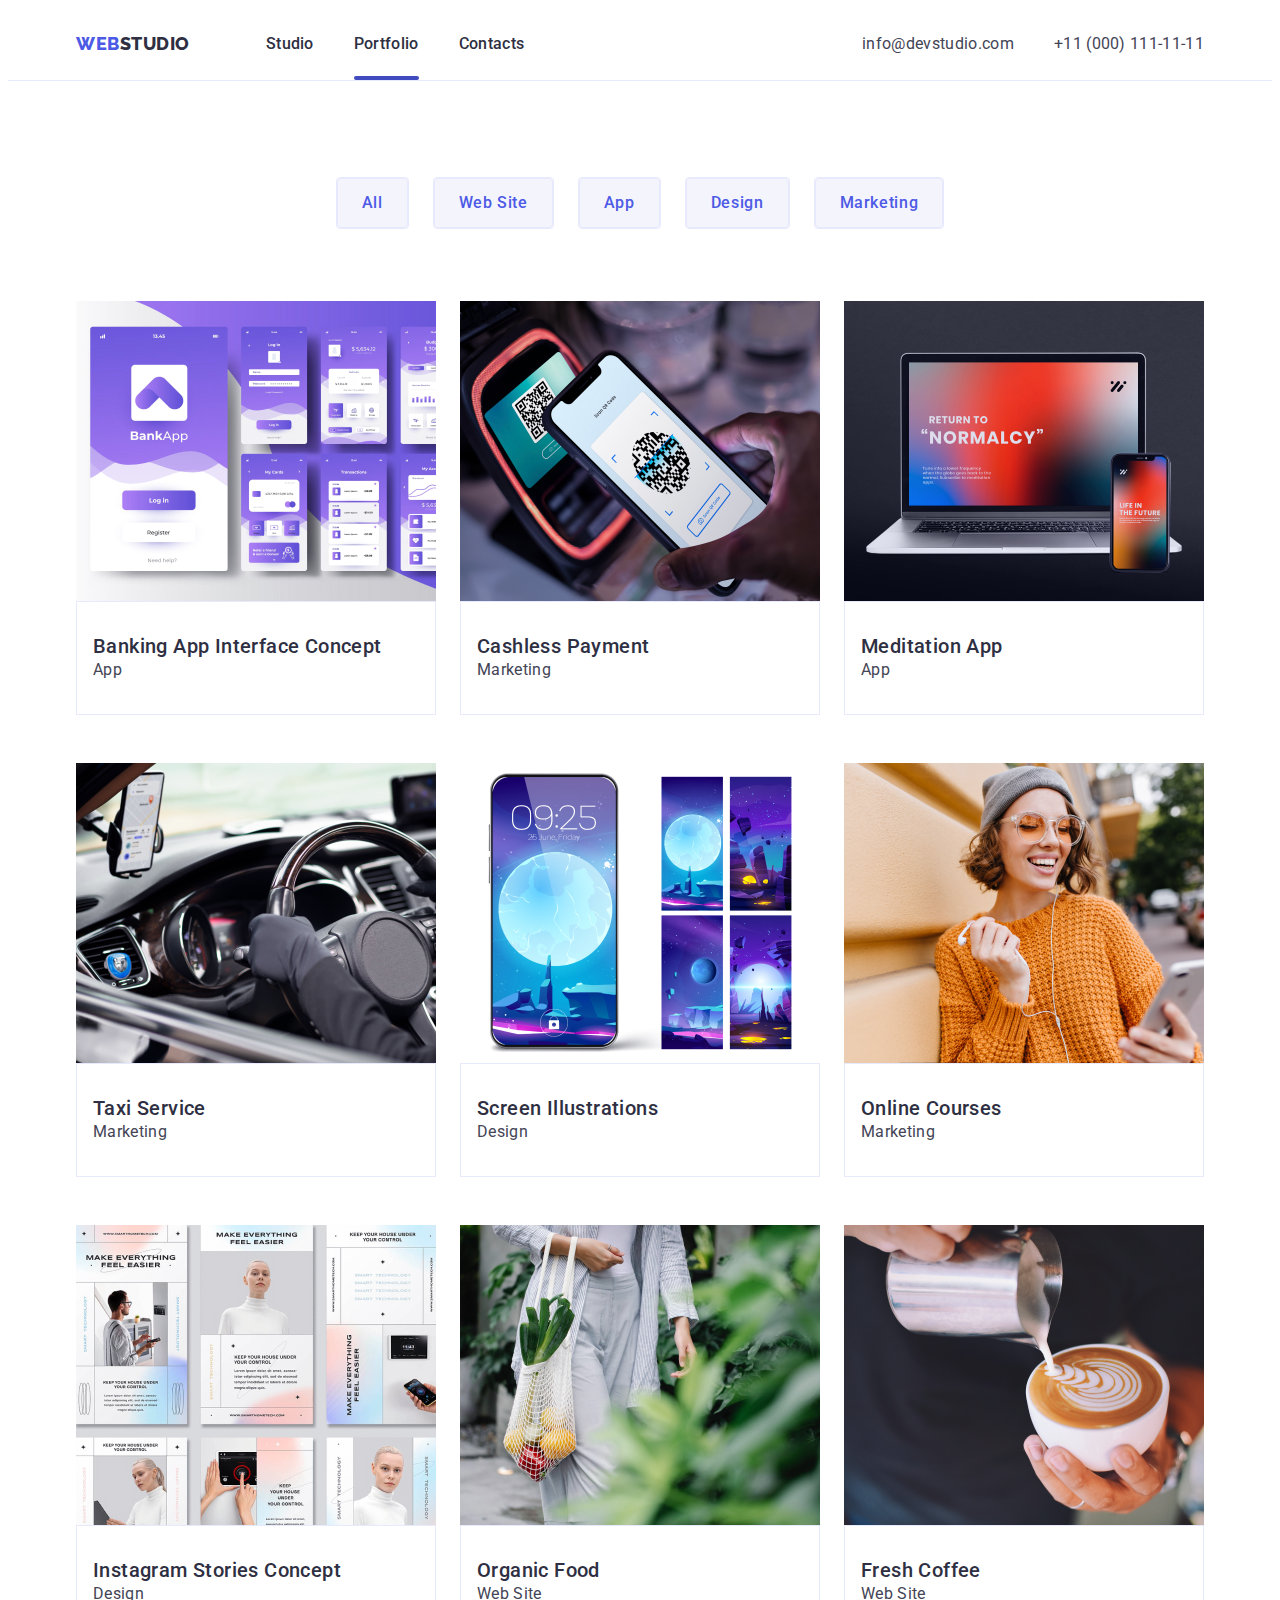
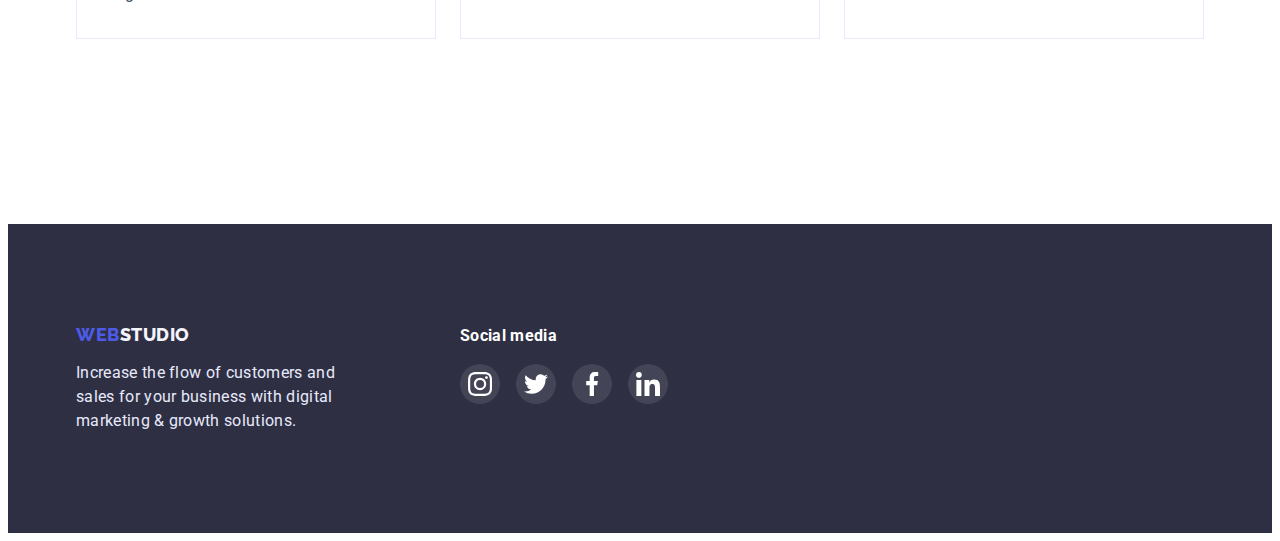
==== portfolio.html @ 34b6ccda "Initial commit" ====
<!DOCTYPE html>
<html lang="en">
  <head>
    <meta charset="UTF-8" />
    <meta http-equiv="X-UA-Compatible" content="IE=edge" />
    <meta name="viewport" content="width=device-width, initial-scale=1.0" />
    <title>Portfolio</title>
    <link rel="preconnect" href="https://fonts.googleapis.com" />
    <link rel="preconnect" href="https://fonts.gstatic.com" crossorigin />
    <link
      href="https://fonts.googleapis.com/css2?family=Raleway:wght@800&family=Roboto:wght@400;500;700;900&display=swap"
      rel="stylesheet"
    />
    <link
      rel="stylesheet"
      href="https://cdnjs.cloudflare.com/ajax/libs/modern-normalize/1.1.0/modern-normalize.min.css"
      integrity="sha512-wpPYUAdjBVSE4KJnH1VR1HeZfpl1ub8YT/NKx4PuQ5NmX2tKuGu6U/JRp5y+Y8XG2tV+wKQpNHVUX03MfMFn9Q=="
      crossorigin="anonymous"
      referrerpolicy="no-referrer"
    />
    <link rel="stylesheet" href="./css/styles.css" />
  </head>

  <body class="page">
    <!--Шапка сайту -->
    <header class="page-header link">
      <div class="container header-container">
        <nav class="header-nav">
          <a class="page-header-logo link" href="./index.html">
            <span class="web-header">WEB</span>
            <span class="studio-header">Studio</span>
          </a>
          <ul class="site-nav list">
            <li class="site-nav-contacts">
              <a class="pages-studio link" href="./index.html">Studio</a>
            </li>
            <li class="site-nav-contacts active">
              <a class="pages-portfolio link" href="./portfolio.html"
                >Portfolio</a
              >
            </li>
            <li class="site-nav-contacts">
              <a class="pages-contacts link" href="">Contacts</a>
            </li>
          </ul>
        </nav>

        <address class="contacts list">
          <ul class="adress-nav list">
            <li class="adress-nav-contacts list">
              <a class="communication link" href="mailto:info@devstudio.com"
                >info@devstudio.com</a
              >
            </li>
            <li class="adress-nav-contacts list">
              <a class="communication link" href="tel:+110001111111"
                >+11 (000) 111-11-11</a
              >
            </li>
          </ul>
        </address>
      </div>
    </header>
    <!-- Герой -->
    <main>
      <section class="hero">
        <div class="container hero-container">
          <h1 class="hello" hidden>Hello</h1>
          <ul class="navigation list">
            <li class="menu-list link">
              <button class="button" type="button">All</button>
            </li>
            <li class="menu-list link">
              <button class="button" type="button">Web Site</button>
            </li>
            <li class="menu-list link">
              <button class="button" type="button">App</button>
            </li>
            <li class="menu-list link">
              <button class="button" type="button">Design</button>
            </li>
            <li class="menu-list link">
              <button class="button" type="button">Marketing</button>
            </li>
          </ul>
          <ul class="sites list">
            <li class="sites-list link">
              <a class="our-sites link" href="#">
                <div class="box">
                  <img
                    src="./images/row1/bankingapp.jpg"
                    alt="Banking App"
                    width="360"
                    height="300"
                  />
                  <p class="overlay-text">
                    14 Stylish and User-Friendly App Design Concepts · Task
                    Manager App · Calorie Tracker App · Exotic Fruit Ecommerce
                    App · Cloud Storage App
                  </p>
                </div>
                <div class="kart">
                  <h2 class="app">Banking App Interface Concept</h2>
                  <p class="text">App</p>
                </div>
              </a>
            </li>
            <li class="sites-list link">
              <a class="our-sites link" href="#">
                <div class="box">
                  <img
                    src="./images/row1/cashlesspayment.jpg"
                    alt="Cashless Payment"
                    width="360"
                    height="300"
                  />
                  <p class="overlay-text">
                    14 Stylish and User-Friendly App Design Concepts · Task
                    Manager App · Calorie Tracker App · Exotic Fruit Ecommerce
                    App · Cloud Storage App
                  </p>
                </div>
                <div class="kart">
                  <h2 class="app">Cashless Payment</h2>
                  <p class="text">Marketing</p>
                </div>
              </a>
            </li>
            <li class="sites-list link">
              <a class="our-sites link" href="#">
                <div class="box">
                  <img
                    src="./images/row1/meditaionapp.jpg"
                    alt="Meditation App"
                    width="360"
                    height="300"
                  />

                  <p class="overlay-text">
                    14 Stylish and User-Friendly App Design Concepts · Task
                    Manager App · Calorie Tracker App · Exotic Fruit Ecommerce
                    App · Cloud Storage App
                  </p>
                </div>
                <div class="kart">
                  <h2 class="app">Meditation App</h2>
                  <p class="text">App</p>
                </div>
              </a>
            </li>
            <li class="sites-list link">
              <a class="our-sites link" href="#">
                <div class="box">
                  <img
                    src="./images/rov2/taxiservice.jpg"
                    alt="Taxi Service"
                    width="360"
                    height="300"
                  />

                  <p class="overlay-text">
                    14 Stylish and User-Friendly App Design Concepts · Task
                    Manager App · Calorie Tracker App · Exotic Fruit Ecommerce
                    App · Cloud Storage App
                  </p>
                </div>
                <div class="kart">
                  <h2 class="app">Taxi Service</h2>
                  <p class="text">Marketing</p>
                </div>
              </a>
            </li>
            <li class="sites-list link">
              <a class="our-sites link" href="./">
                <div class="box">
                  <img
                    src="./images/rov2/screenillustrations.jpg"
                    alt="Screen Illustrations"
                    width="360"
                    height="300"
                  />

                  <p class="overlay-text">
                    14 Stylish and User-Friendly App Design Concepts · Task
                    Manager App · Calorie Tracker App · Exotic Fruit Ecommerce
                    App · Cloud Storage App
                  </p>
                </div>
                <div class="kart">
                  <h2 class="app">Screen Illustrations</h2>
                  <p class="text">Design</p>
                </div>
              </a>
            </li>
            <li class="sites-list link">
              <a class="our-sites link" href="#">
                <div class="box">
                  <img
                    src="./images/rov2/onlinecourses.jpg"
                    alt="Online Courses"
                    width="360"
                    height="300"
                  />

                  <p class="overlay-text">
                    14 Stylish and User-Friendly App Design Concepts · Task
                    Manager App · Calorie Tracker App · Exotic Fruit Ecommerce
                    App · Cloud Storage App
                  </p>
                </div>
                <div class="kart">
                  <h2 class="app">Online Courses</h2>
                  <p class="text">Marketing</p>
                </div>
              </a>
            </li>
            <li class="sites-list link">
              <a class="our-sites link" href="№">
                <div class="box">
                  <img
                    src="./images/row3/instagramstories.jpg"
                    alt="Instagram Stories Concept"
                    width="360"
                    height="300"
                  />

                  <p class="overlay-text">
                    14 Stylish and User-Friendly App Design Concepts · Task
                    Manager App · Calorie Tracker App · Exotic Fruit Ecommerce
                    App · Cloud Storage App
                  </p>
                </div>
                <div class="kart">
                  <h2 class="app">Instagram Stories Concept</h2>
                  <p class="text">Design</p>
                </div>
              </a>
            </li>
            <li class="sites-list link">
              <a class="our-sites link" href="./">
                <div class="box">
                  <img
                    src="./images/row3/organicfood.jpg"
                    alt="Organic Food"
                    width="360"
                    height="300"
                  />

                  <p class="overlay-text">
                    14 Stylish and User-Friendly App Design Concepts · Task
                    Manager App · Calorie Tracker App · Exotic Fruit Ecommerce
                    App · Cloud Storage App
                  </p>
                </div>
                <div class="kart">
                  <h2 class="app">Organic Food</h2>
                  <p class="text">Web Site</p>
                </div>
              </a>
            </li>
            <li class="sites-list link">
              <a class="our-sites link" href="./">
                <div class="box">
                  <img
                    src="./images/row3/freshcoffee.jpg"
                    alt="Fresh Coffee"
                    width="360"
                    height="300"
                  />
                  <p class="overlay-text">
                    14 Stylish and User-Friendly App Design Concepts · Task
                    Manager App · Calorie Tracker App · Exotic Fruit Ecommerce
                    App · Cloud Storage App
                  </p>
                </div>
                <div class="kart">
                  <h2 class="app">Fresh Coffee</h2>
                  <p class="text">Web Site</p>
                </div>
              </a>
            </li>
          </ul>
        </div>
      </section>
    </main>
    <!-- Підвал -->
    <footer class="page-footer">
      <div class="container footer-container-top">
        <div class="footer-container">
          <a class="page-footer-logo link" href="./index.html">
            WEB
            <span class="studio-footer">Studio</span>
          </a>
          <p class="footer-text">
            Increase the flow of customers and sales for your business with
            digital marketing & growth solutions.
          </p>
        </div>
        <div class="soc-footer">
          <h3 class="soc-media">Social media</h3>
          <ul class="footer-lincs list">
            <li class="soc-item-footer">
              <a class="soc-link-footer link" href>
                <svg width="16px" height="16px" class="svg-icon-footer">
                  <use href="./images/icons.svg#icon-instagram-2"></use>
                </svg>
              </a>
            </li>
            <li class="soc-item-footer">
              <a class="soc-link-footer link" href>
                <svg width="16px" height="16px" class="svg-icon-footer">
                  <use href="./images/icons.svg#icon-twitter-1"></use>
                </svg>
              </a>
            </li>
            <li class="soc-item-footer">
              <a class="soc-link-footer link" href>
                <svg width="16px" height="16px" class="svg-icon-footer">
                  <use href="./images/icons.svg#icon-facebook-1"></use>
                </svg>
              </a>
            </li>
            <li class="soc-item-footer">
              <a class="soc-link-footer link" href>
                <svg width="16px" height="16px" class="svg-icon-footer">
                  <use href="./images/icons.svg#icon-linkedin-1"></use>
                </svg>
              </a>
            </li>
          </ul>
        </div>
      </div>
    </footer>
  </body>
</html>
---- css/styles.css ----
:root {
  --primary-brand-color: #4d5ae5;
  --pressed-state-color: #404bbf;
  --dark-color: #2e2f42;
  --success-color: #31d0aa;
  --text-color: #434455;
  --subtle-text-color: #8e8f99;
  --accent-color: #e7e9fc;
  --light-color: #f4f4fd;
  --modal-overlay-color: #2e2f42;
  --hero-background-color: #2e2f42;
}

*,
*::before,
*::after {
  box-sizing: border-box;
}

p,
h1,
h2,
h3,
h4,
h5,
h6 {
  margin: 0;
}

ul {
  padding-left: 0;
  margin: 0;
}

address {
  font-style: normal;
}

img {
  display: block;
}

body {
  font-family: "Roboto", sans-serif;
  color: #434455;
  background-color: white;
}

/* index */
.page {
  font-family: "Roboto", sans-serif;
  color: #434455;
  background-color: white;
}

.page-header {
  display: flex;
  background-color: #ffffff;
  border-bottom: 1px solid #e7e9fc;
}

.link {
  text-decoration: none;
}

.container {
  max-width: 1158px;
  padding-left: 15px;
  padding-right: 15px;
  margin: 0 auto;
}

.header-container {
  display: flex;
  align-items: center;
  margin-right: auto;
  width: 1158px;
  height: 72px;
  left: 0;
  top: 0;
}

.header-nav {
  display: flex;
  align-items: center;
  margin-right: auto;
}

.page-header-logo {
  font-family: "Raleway", sans-serif;
  font-style: normal;
  font-weight: 800;
  font-size: 18px;
  line-height: 1.17;
  letter-spacing: 0.03em;
  text-transform: uppercase;
  color: #4d5ae5;
  text-decoration: none;
  margin-right: 76px;
  display: flex;
  flex-direction: row;
  align-items: flex-start;
  padding: 0;
}

.page-header-logo:hover {
  color: #404bbf;
}

.page-header-logo:focus {
  color: #404bbf;
}

.studio-header {
  color: #2e2f42;
  transition: color 250ms;
  transition-timing-function: cubic-bezier(0.4, 0, 0.2, 1);
}

.web-header {
  transition: color 250ms;
  transition-timing-function: cubic-bezier(0.4, 0, 0.2, 1);
}

.studio-header:hover {
  color: #404bbf;
}

.studio-header:focus {
  color: #404bbf;
}

.site-nav {
  font-family: "Roboto";
  font-style: normal;
  font-weight: 500;
  font-size: 16px;
  line-height: 24px;
  letter-spacing: 0.02em;
  color: #2e2f42;
  display: flex;
  gap: 40px;
}

.list {
  list-style: none;
}

.site-nav-contacts {
  color: var(--dark-color);
  list-style: none;
  text-decoration: none;
  display: flex;
}

.site-nav-contacts a {
  position: relative;
  color: #2e2f42;
}

.site-nav-contacts a:hover,
.site-nav-contacts a:focus {
  color: #404bbf;
}

.site-nav-contacts.active a::after {
  content: "";
  position: absolute;
  width: 100%;
  height: 4px;
  left: 0px;
  top: 44px;
  background: #404bbf;
  border-radius: 2px;
}

.site-nav-contacts:not(.active) a::after {
  content: "";
  position: absolute;
  width: 0;
  height: 0;
}

.contacts {
  font-family: "Roboto";
  font-style: normal;
  font-weight: 400;
  font-size: 16px;
  line-height: 24px;
  letter-spacing: 0.02em;
  color: #434455;
}

.contacts a {
  color: #434455;
}

.contacts :hover,
.contacts :focus {
  color: #404bbf;
}

.adress-nav {
  font-family: "Roboto";
  font-style: normal;
  font-weight: 400;
  font-size: 16px;
  line-height: 1.5;
  letter-spacing: 0.02em;
  color: #434455;
  display: flex;
  gap: 40px;
}

.communication {
  transition: color 250ms;
  transition-timing-function: cubic-bezier(0.4, 0, 0.2, 1);
}

.hero-index {
  background-color: #2e2f42;
  max-width: 1440px;
  margin: 0 auto;
  background-image: linear-gradient(rgb(46, 47, 66, 0.7), rgb(46, 47, 66, 0.7)),
    url(../images/peopleoffice.jpg);
  background-repeat: no-repeat;
  background-position: center;
  padding-top: 188px;
  padding-bottom: 188px;
}

.title {
  width: 496px;
  font-family: "Roboto";
  font-style: normal;
  font-weight: 700;
  font-size: 56px;
  line-height: 1.07;
  text-align: center;
  letter-spacing: 0.02em;
  color: #ffffff;
  margin: 0 auto;
  margin-bottom: 48px;
}

.btn {
  align-items: flex-start;
  border: none;
  background: #404bbf;
  box-shadow: 0 4px 4px rgb(0, 0, 0, 0.15);
  border-radius: 4px;
  cursor: pointer;
  margin: 0 auto;
  font-family: "Roboto", sans-serif;
  font-style: normal;
  font-weight: 500;
  font-size: 16px;
  line-height: 1.5;
  display: flex;
  align-items: center;
  letter-spacing: 0.04em;
  color: #ffffff;
  padding: 16px 32px;
  transition: color 250ms cubic-bezier(0.4, 0, 0.2, 1);
}

.btn:hover,
.btn:focus {
  background: #4d5ae5;
  box-shadow: 0 1px 6px rgb(46, 47, 66, 0.08), 0 1px 1px rgb(46, 47, 66, 0.16),
    0 2px 1px rgb(46, 47, 66, 0.08);
  border-radius: 4px;
  color: #ffffff;
  transition: color 250ms cubic-bezier(0.4, 0, 0.2, 1);
}

.advantages-list {
  margin: 0 auto;
  padding-bottom: 120px;
  padding-top: 84px;
  display: flex;
  gap: 24px;
  align-items: center;
}

.our-advantages {
  display: flex;
  gap: 24px;
  align-items: center;
}

.items {
  max-width: 264px;
  max-height: 104px;
}

.advantages-link {
  width: 264px;
  height: 112px;
  border-radius: 4px;
  background-color: #f4f4fd;
  display: flex;
  align-items: center;
  justify-content: center;
  margin-bottom: 8px;
}

.advantages {
  font-family: "Roboto";
  font-style: normal;
  font-weight: 500;
  font-size: 20px;
  line-height: 1.2;
  letter-spacing: 0.02em;
  color: #2e2f42;
  margin-bottom: 8px;
}

.advantages-text {
  font-family: "Roboto";
  font-style: normal;
  font-weight: 400;
  font-size: 16px;
  line-height: 1.5;
  letter-spacing: 0.02em;
  color: #434455;
}

.tools {
  padding-top: 120px;
  padding-bottom: 120px;
  background-color: white;
}

.title-tools {
  font-family: "Roboto";
  font-style: normal;
  font-size: 36px;
  line-height: 1.11;
  text-align: center;
  letter-spacing: 0.02em;
  text-transform: capitalize;
  margin: 0 auto;
  color: #2e2f42;
}

.tools-out {
  display: flex;
  margin-top: 72px;
  column-gap: 24px;
  row-gap: 48px;
}

.komp {
  padding-left: 0;
  display: block;
  max-width: 100%;
  height: auto;
}

.smartfon {
  display: block;
  max-width: 100%;
  height: auto;
}

.kombi {
  display: block;
  max-width: 100%;
  height: auto;
}

.teams-list {
  background: #f4f4fd;
}

.out-team {
  padding-bottom: 120px;
}

.teams {
  font-family: "Roboto";
  font-style: normal;
  font-weight: 700;
  font-size: 36px;
  line-height: 1.11;
  text-align: center;
  letter-spacing: 0.02em;
  text-transform: capitalize;
  color: #2e2f42;
  margin-bottom: 72px;
}

.team-information {
  font-family: "Roboto";
  font-style: normal;
  font-weight: 500;
  font-size: 20px;
  line-height: 1.2;
  letter-spacing: 0.02em;
  color: #2e2f42;
  display: flex;
  column-gap: 24px;
  row-gap: 48px;
}

.team-foto {
  display: block;
  max-width: 100%;
  height: auto;
}

.team-info {
  padding: 32px 16px;
  background-color: #ffffff;
  box-shadow: 0 1px 6px rgb(46, 47, 66, 0.08), 0 1px 1px rgb(46, 47, 66, 0.16),
    0 2px 1px rgb(46, 47, 66, 0.08);
  border-radius: 0 0 4px 4px;
}

.advantages-team {
  font-family: "Roboto";
  font-style: normal;
  font-weight: 500;
  font-size: 20px;
  line-height: 1.2;
  letter-spacing: 0.02em;
  color: #2e2f42;
  text-align: center;
  margin-bottom: 8px;
}

.text-team {
  font-family: "Roboto";
  font-style: normal;
  font-weight: 400;
  font-size: 16px;
  line-height: 1.5;
  letter-spacing: 0.02em;
  color: #434455;
  text-align: center;
}

.soc-list {
  display: flex;
  justify-content: center;
  gap: 24px;
  margin-top: 8px;
}

.soc-item {
  width: 40px;
  height: 40px;
}

.soc-link {
  width: 100%;
  height: 100%;
  border-radius: 50%;
  background-color: #4d5ae5;
  display: flex;
  align-items: center;
  justify-content: center;
  transition: background-color 250ms;
  transition-timing-function: cubic-bezier(0.4, 0, 0.2, 1);
}

.soc-link:hover,
.soc-link:focus {
  background-color: #404bbf;
  border-color: #404bbf;
}

.svg-icon {
  fill: white;
}

.customers-lists {
  padding-bottom: 130px;
  padding-top: 120px;
}

.customers {
  font-style: normal;
  font-weight: 700;
  font-size: 36px;
  line-height: 40px;
  text-align: center;
  letter-spacing: 0.02em;
  text-transform: capitalize;
  color: #2e2f42;
  margin-bottom: 72px;
}

.Customers-list {
  display: flex;
  justify-content: center;
  gap: 24px;
}

.customers-item {
  width: 168px;
  height: 88px;
  transition: color 250ms;
  transition-timing-function: cubic-bezier(0.4, 0, 0.2, 1);
}

.customers-item :hover {
  color: #404bbf;
  border-color: #404bbf;
}

.customers-item :focus {
  color: #404bbf;
  border-color: #404bbf;
}

.customer-link {
  width: 100%;
  height: 100%;
  background-color: rgb(255, 255, 255, 0.1);
  display: flex;
  align-items: center;
  justify-content: center;
  border: #8e8f99 solid 1px;
  border-radius: 4px;
  color: #8e8f99;
}

.svg-icon-cust {
  fill: currentColor;
}

.page-footer {
  background-color: #2e2f42;
}

.footer-container-top {
  padding-top: 100px;
  padding-bottom: 100px;
  display: flex;
}

.page-footer-logo {
  font-family: "Raleway", sans-serif;
  font-weight: 800;
  font-size: 18px;
  line-height: 1.17;
  letter-spacing: 0.03em;
  text-transform: uppercase;
  color: #4d5ae5;
  text-decoration: none;
  display: flex;
  transition: color 250ms;
  transition-timing-function: cubic-bezier(0.4, 0, 0.2, 1);
}

.page-footer-logo:hover {
  color: #404bbf;
}

.page-footer-logo:focus {
  color: #404bbf;
}

.studio-footer {
  color: #f4f4fd;
  transition: color 250ms;
  transition-timing-function: cubic-bezier(0.4, 0, 0.2, 1);
}

.web-footer {
  transition: color 250ms;
  transition-timing-function: cubic-bezier(0.4, 0, 0.2, 1);
}

.studio-footer:hover {
  color: #404bbf;
}

.studio-footer:focus {
  color: #404bbf;
}

.footer-text {
  font-style: normal;
  font-weight: 400;
  font-size: 16px;
  line-height: 24px;
  letter-spacing: 0.02em;
  color: #e7e9fc;
  display: flex;
  width: 264px;
  left: 155px;
  top: 2435px;
  margin-top: 16px;
}

.soc-footer {
  margin-left: 120px;
}

.soc-media {
  font-style: normal;
  font-size: 16px;
  line-height: 24px;
  letter-spacing: 0.02em;
  color: #ffffff;
}

.footer-lincs {
  display: flex;
  gap: 16px;
  margin-top: 16px;
}

.soc-item-footer {
  width: 40px;
  height: 40px;
  transition: color 250ms;
  transition-timing-function: cubic-bezier(0.4, 0, 0.2, 1);
}

.soc-item-footer:hover .svg-icon-footer {
  fill: white;
}

.soc-item-footer:focus .svg-icon-footer {
  fill: white;
}

.soc-link-footer {
  width: 100%;
  height: 100%;
  border-radius: 50%;
  background-color: rgba(255, 255, 255, 0.1);
  display: flex;
  align-items: center;
  justify-content: center;
  transition: background-color 250ms;
  transition-timing-function: cubic-bezier(0.4, 0, 0.2, 1);
}

.soc-link-footer:is(:hover, :focus) {
  background-color: #31d0aa;
}

.svg-icon-footer {
  fill: white;
  width: 24px;
  height: 24px;
}

.pages-studio,
.pages-portfolio,
.pages-contacts {
  color: #2e2f42;
  list-style: none;
  text-decoration: none;
  transition: color 250ms;
  transition-timing-function: cubic-bezier(0.4, 0, 0.2, 1);
}

/* .adress-nav-contacts {
}
.communication {
}
.hero-wrap {
}

.hello {
}
.advantages-strategy {
}
.advantages-kart {
}
.svg-icon-advantages {
}
.advantages-punctuality {
}
.advantages-diligence {
}
.advantages-technologies {
}
.team-member {
}
.footer-container {
} */

/* Portfolio */

.hero {
  padding-top: 96px;
  padding-bottom: 72px;
}

.hello {
  font-family: "Roboto";
  font-style: normal;
  font-weight: 700;
  font-size: 56px;
  line-height: 1.07;
  text-align: center;
  letter-spacing: 0.02em;
  color: #ffffff;
  margin: 0 auto;
  padding: 188px 472px 48px;
}

.hero-container {
  padding-bottom: 113px;
}

.navigation {
  display: flex;
  flex-direction: row;
  justify-content: center;
  border: transparent;
  text-transform: none;
  color: #4d5ae5;
  background-color: white;
  gap: 24px;
}

.menu-list {
  max-width: 360px;
  max-height: 420px;
  background: white;
  border: #e7e9fc solid 1px;
  border-radius: 4px;
}

.button {
  font-family: "Roboto", sans-serif;
  font-style: normal;
  font-weight: 500;
  font-size: 16px;
  line-height: 1.5;
  display: flex;
  align-items: center;
  text-align: center;
  letter-spacing: 0.04em;
  color: #4d5ae5;
  cursor: pointer;
  border: none;
  padding: 12px 24px;
  background: #f4f4fd;
  border: #e7e9fc solid 1px;
  border-radius: 4px;
  transition: color 250ms;
  transition-timing-function: cubic-bezier(0.4, 0, 0.2, 1);
}

.button:hover,
.button:focus,
.button:active {
  background: #404bbf;
  box-shadow: 0px 3px 1px rgba(0, 0, 0, 0.1), 0px 2px 1px rgba(0, 0, 0, 0.08),
    0px 2px 2px rgba(126, 47, 47, 0.12);
  border-radius: 4px;
  color: #ffffff;
  transition: color 250ms;
  transition-timing-function: cubic-bezier(0.4, 0, 0.2, 1);
}

.sites {
  display: flex;
  flex-wrap: wrap;
  column-gap: 24px;
  row-gap: 48px;
  margin-top: 72px;
}

.sites-list {
  max-width: calc((100% - 48px) / 3);
  transition: box-shadow 250ms cubic-bezier(0.4, 0, 0.2, 1);
}
.sites-list:is(:hover, :focus) {
  box-shadow: 0px 1px 6px rgba(46, 47, 66, 0.08),
    0px 1px 1px rgba(46, 47, 66, 0.16), 0px 2px 1px rgba(46, 47, 66, 0.08);
}
.sites-list:hover .overlay-text,
.our-sites:focus .overlay-text {
  transform: translate(0, 0);
}

.box {
  position: relative;
  overflow: hidden;
}

.overlay {
  position: absolute;
  width: 100%;
  height: 100%;
  transform: translateY(100%);
  transition: transform 250ms cubic-bezier(0.4, 0, 0.2, 1);
  font-weight: 400;
  font-size: 16px;
  line-height: 1.5;
  letter-spacing: 0.02em;
  color: #f4f4fd;
  background-color: #4d5ae5;
  padding-left: 32px;
  padding-right: 32px;
  padding-top: 40px;
  padding-bottom: 20px;
}

.overlay-text {
  font-size: 16px;
  line-height: 1.5;
  letter-spacing: 0.02em;
  color: #f4f4fd;
  background-color: #4d5ae5;
  padding: 40px 32px 164px 32px;
  position: absolute;
  top: 0;
  left: 0;
  width: 100%;
  height: 100%;
  transform: translateY(100%);
  transition: transform 500ms linear;
}

.kart {
  background: #ffffff;
  border: 1px solid #e7e9fc;
}

.app {
  font-family: "Roboto", sans-serif;
  font-style: normal;
  font-weight: 500;
  font-size: 20px;
  line-height: 1.2;
  letter-spacing: 0.02em;
  color: #2e2f42;
  margin-top: 32px;
  margin-left: 16px;
}

.text {
  font-family: "Roboto", sans-serif;
  font-style: normal;
  font-weight: 400;
  font-size: 16px;
  line-height: 1.5;
  letter-spacing: 0.02em;
  color: #434455;
  padding-bottom: 32px;
  margin-left: 16px;
}

.backdrop {
  position: fixed;
  top: 0;
  width: 100%;
  height: 100%;
  background-color: rgba(46, 47, 66, 0.4);
  transition: opacity 300ms linear, visibility 300ms linear;
}

.modal {
  width: 408px;
  min-height: 576px;
  background: #fcfcfc;
  box-shadow: 0px 1px 1px rgba(0, 0, 0, 0.14), 0px 1px 3px rgba(0, 0, 0, 0.12),
    0px 2px 1px rgba(0, 0, 0, 0.2);
  border-radius: 4px;
  position: absolute;
  top: 50%;
  left: 50%;
  transform: translate(-50%, -50%);
  padding: 24px;
}

.modal-close {
  position: absolute;
  top: 24px;
  right: 24px;
  display: flex;
  justify-content: center;
  align-items: center;
  width: 24px;
  height: 24px;
  background-color: transparent;
  border: 1px solid rgba(0, 0, 0, 0.1);
  border-radius: 50%;
  background: #e7e9fc;
  transition: background-color 250ms cubic-bezier(0.4, 0, 0.2, 1),
    fill 250ms cubic-bezier(0.4, 0, 0.2, 1);
}

.modal-close:hover,
.modal-close:focus {
  background-color: #404bbf;
}

.is-hidden {
  opacity: 0;
  visibility: hidden;
  pointer-events: none;
}

.close-modal-svg {
  fill: #000000;
  filter: drop-shadow(0px 4px 4px rgba(0, 0, 0, 0.25));
  justify-content: center;
  align-items: center;
}
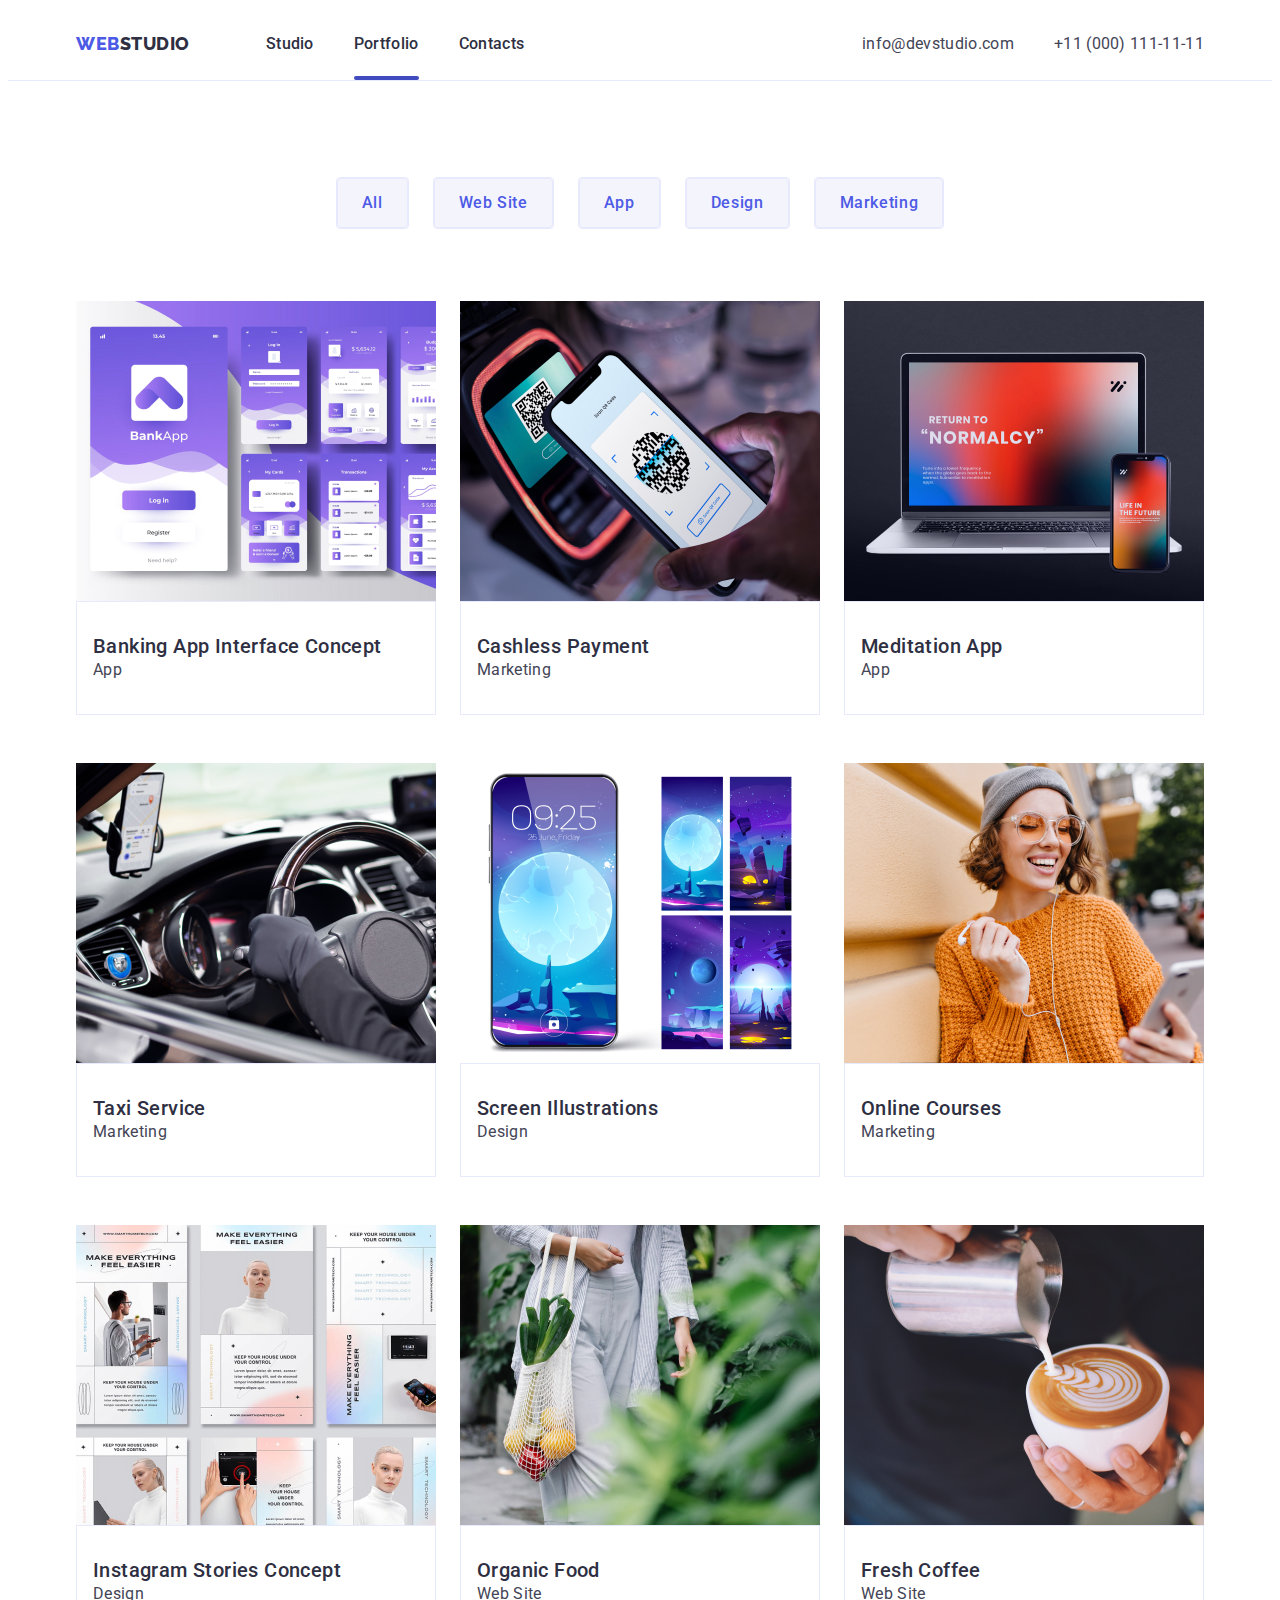
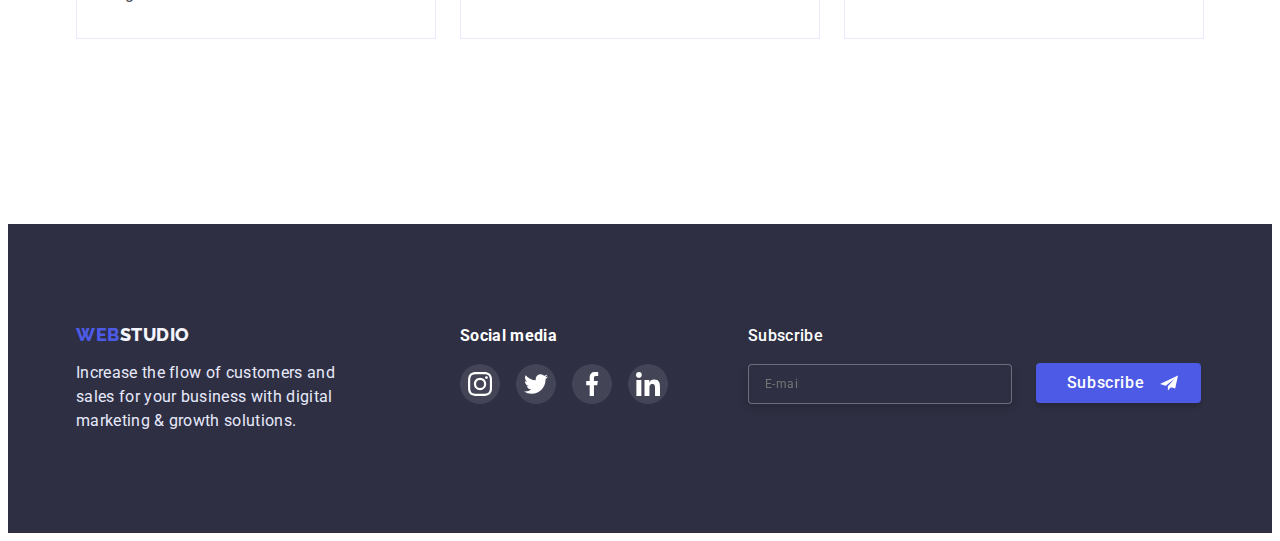
==== commit 75bb17b8: "1" ====
--- a/portfolio.html
+++ b/portfolio.html
@@ -1,335 +1,279 @@
 <!DOCTYPE html>
 <html lang="en">
-  <head>
-    <meta charset="UTF-8" />
-    <meta http-equiv="X-UA-Compatible" content="IE=edge" />
-    <meta name="viewport" content="width=device-width, initial-scale=1.0" />
-    <title>Portfolio</title>
-    <link rel="preconnect" href="https://fonts.googleapis.com" />
-    <link rel="preconnect" href="https://fonts.gstatic.com" crossorigin />
-    <link
-      href="https://fonts.googleapis.com/css2?family=Raleway:wght@800&family=Roboto:wght@400;500;700;900&display=swap"
-      rel="stylesheet"
-    />
-    <link
-      rel="stylesheet"
-      href="https://cdnjs.cloudflare.com/ajax/libs/modern-normalize/1.1.0/modern-normalize.min.css"
-      integrity="sha512-wpPYUAdjBVSE4KJnH1VR1HeZfpl1ub8YT/NKx4PuQ5NmX2tKuGu6U/JRp5y+Y8XG2tV+wKQpNHVUX03MfMFn9Q=="
-      crossorigin="anonymous"
-      referrerpolicy="no-referrer"
-    />
-    <link rel="stylesheet" href="./css/styles.css" />
-  </head>
-
-  <body class="page">
-    <!--Шапка сайту -->
-    <header class="page-header link">
-      <div class="container header-container">
-        <nav class="header-nav">
-          <a class="page-header-logo link" href="./index.html">
-            <span class="web-header">WEB</span>
-            <span class="studio-header">Studio</span>
-          </a>
-          <ul class="site-nav list">
-            <li class="site-nav-contacts">
-              <a class="pages-studio link" href="./index.html">Studio</a>
-            </li>
-            <li class="site-nav-contacts active">
-              <a class="pages-portfolio link" href="./portfolio.html"
-                >Portfolio</a
-              >
-            </li>
-            <li class="site-nav-contacts">
-              <a class="pages-contacts link" href="">Contacts</a>
-            </li>
-          </ul>
-        </nav>
-
-        <address class="contacts list">
-          <ul class="adress-nav list">
-            <li class="adress-nav-contacts list">
-              <a class="communication link" href="mailto:info@devstudio.com"
-                >info@devstudio.com</a
-              >
-            </li>
-            <li class="adress-nav-contacts list">
-              <a class="communication link" href="tel:+110001111111"
-                >+11 (000) 111-11-11</a
-              >
-            </li>
-          </ul>
-        </address>
-      </div>
-    </header>
-    <!-- Герой -->
-    <main>
-      <section class="hero">
-        <div class="container hero-container">
-          <h1 class="hello" hidden>Hello</h1>
-          <ul class="navigation list">
-            <li class="menu-list link">
-              <button class="button" type="button">All</button>
-            </li>
-            <li class="menu-list link">
-              <button class="button" type="button">Web Site</button>
-            </li>
-            <li class="menu-list link">
-              <button class="button" type="button">App</button>
-            </li>
-            <li class="menu-list link">
-              <button class="button" type="button">Design</button>
-            </li>
-            <li class="menu-list link">
-              <button class="button" type="button">Marketing</button>
-            </li>
-          </ul>
-          <ul class="sites list">
-            <li class="sites-list link">
-              <a class="our-sites link" href="#">
-                <div class="box">
-                  <img
-                    src="./images/row1/bankingapp.jpg"
-                    alt="Banking App"
-                    width="360"
-                    height="300"
-                  />
-                  <p class="overlay-text">
-                    14 Stylish and User-Friendly App Design Concepts · Task
-                    Manager App · Calorie Tracker App · Exotic Fruit Ecommerce
-                    App · Cloud Storage App
-                  </p>
-                </div>
-                <div class="kart">
-                  <h2 class="app">Banking App Interface Concept</h2>
-                  <p class="text">App</p>
-                </div>
-              </a>
-            </li>
-            <li class="sites-list link">
-              <a class="our-sites link" href="#">
-                <div class="box">
-                  <img
-                    src="./images/row1/cashlesspayment.jpg"
-                    alt="Cashless Payment"
-                    width="360"
-                    height="300"
-                  />
-                  <p class="overlay-text">
-                    14 Stylish and User-Friendly App Design Concepts · Task
-                    Manager App · Calorie Tracker App · Exotic Fruit Ecommerce
-                    App · Cloud Storage App
-                  </p>
-                </div>
-                <div class="kart">
-                  <h2 class="app">Cashless Payment</h2>
-                  <p class="text">Marketing</p>
-                </div>
-              </a>
-            </li>
-            <li class="sites-list link">
-              <a class="our-sites link" href="#">
-                <div class="box">
-                  <img
-                    src="./images/row1/meditaionapp.jpg"
-                    alt="Meditation App"
-                    width="360"
-                    height="300"
-                  />
-
-                  <p class="overlay-text">
-                    14 Stylish and User-Friendly App Design Concepts · Task
-                    Manager App · Calorie Tracker App · Exotic Fruit Ecommerce
-                    App · Cloud Storage App
-                  </p>
-                </div>
-                <div class="kart">
-                  <h2 class="app">Meditation App</h2>
-                  <p class="text">App</p>
-                </div>
-              </a>
-            </li>
-            <li class="sites-list link">
-              <a class="our-sites link" href="#">
-                <div class="box">
-                  <img
-                    src="./images/rov2/taxiservice.jpg"
-                    alt="Taxi Service"
-                    width="360"
-                    height="300"
-                  />
-
-                  <p class="overlay-text">
-                    14 Stylish and User-Friendly App Design Concepts · Task
-                    Manager App · Calorie Tracker App · Exotic Fruit Ecommerce
-                    App · Cloud Storage App
-                  </p>
-                </div>
-                <div class="kart">
-                  <h2 class="app">Taxi Service</h2>
-                  <p class="text">Marketing</p>
-                </div>
-              </a>
-            </li>
-            <li class="sites-list link">
-              <a class="our-sites link" href="./">
-                <div class="box">
-                  <img
-                    src="./images/rov2/screenillustrations.jpg"
-                    alt="Screen Illustrations"
-                    width="360"
-                    height="300"
-                  />
-
-                  <p class="overlay-text">
-                    14 Stylish and User-Friendly App Design Concepts · Task
-                    Manager App · Calorie Tracker App · Exotic Fruit Ecommerce
-                    App · Cloud Storage App
-                  </p>
-                </div>
-                <div class="kart">
-                  <h2 class="app">Screen Illustrations</h2>
-                  <p class="text">Design</p>
-                </div>
-              </a>
-            </li>
-            <li class="sites-list link">
-              <a class="our-sites link" href="#">
-                <div class="box">
-                  <img
-                    src="./images/rov2/onlinecourses.jpg"
-                    alt="Online Courses"
-                    width="360"
-                    height="300"
-                  />
-
-                  <p class="overlay-text">
-                    14 Stylish and User-Friendly App Design Concepts · Task
-                    Manager App · Calorie Tracker App · Exotic Fruit Ecommerce
-                    App · Cloud Storage App
-                  </p>
-                </div>
-                <div class="kart">
-                  <h2 class="app">Online Courses</h2>
-                  <p class="text">Marketing</p>
-                </div>
-              </a>
-            </li>
-            <li class="sites-list link">
-              <a class="our-sites link" href="№">
-                <div class="box">
-                  <img
-                    src="./images/row3/instagramstories.jpg"
-                    alt="Instagram Stories Concept"
-                    width="360"
-                    height="300"
-                  />
-
-                  <p class="overlay-text">
-                    14 Stylish and User-Friendly App Design Concepts · Task
-                    Manager App · Calorie Tracker App · Exotic Fruit Ecommerce
-                    App · Cloud Storage App
-                  </p>
-                </div>
-                <div class="kart">
-                  <h2 class="app">Instagram Stories Concept</h2>
-                  <p class="text">Design</p>
-                </div>
-              </a>
-            </li>
-            <li class="sites-list link">
-              <a class="our-sites link" href="./">
-                <div class="box">
-                  <img
-                    src="./images/row3/organicfood.jpg"
-                    alt="Organic Food"
-                    width="360"
-                    height="300"
-                  />
-
-                  <p class="overlay-text">
-                    14 Stylish and User-Friendly App Design Concepts · Task
-                    Manager App · Calorie Tracker App · Exotic Fruit Ecommerce
-                    App · Cloud Storage App
-                  </p>
-                </div>
-                <div class="kart">
-                  <h2 class="app">Organic Food</h2>
-                  <p class="text">Web Site</p>
-                </div>
-              </a>
-            </li>
-            <li class="sites-list link">
-              <a class="our-sites link" href="./">
-                <div class="box">
-                  <img
-                    src="./images/row3/freshcoffee.jpg"
-                    alt="Fresh Coffee"
-                    width="360"
-                    height="300"
-                  />
-                  <p class="overlay-text">
-                    14 Stylish and User-Friendly App Design Concepts · Task
-                    Manager App · Calorie Tracker App · Exotic Fruit Ecommerce
-                    App · Cloud Storage App
-                  </p>
-                </div>
-                <div class="kart">
-                  <h2 class="app">Fresh Coffee</h2>
-                  <p class="text">Web Site</p>
-                </div>
-              </a>
-            </li>
-          </ul>
-        </div>
-      </section>
-    </main>
-    <!-- Підвал -->
-    <footer class="page-footer">
-      <div class="container footer-container-top">
-        <div class="footer-container">
-          <a class="page-footer-logo link" href="./index.html">
-            WEB
-            <span class="studio-footer">Studio</span>
-          </a>
-          <p class="footer-text">
-            Increase the flow of customers and sales for your business with
-            digital marketing & growth solutions.
-          </p>
-        </div>
-        <div class="soc-footer">
-          <h3 class="soc-media">Social media</h3>
-          <ul class="footer-lincs list">
-            <li class="soc-item-footer">
-              <a class="soc-link-footer link" href>
-                <svg width="16px" height="16px" class="svg-icon-footer">
-                  <use href="./images/icons.svg#icon-instagram-2"></use>
-                </svg>
-              </a>
-            </li>
-            <li class="soc-item-footer">
-              <a class="soc-link-footer link" href>
-                <svg width="16px" height="16px" class="svg-icon-footer">
-                  <use href="./images/icons.svg#icon-twitter-1"></use>
-                </svg>
-              </a>
-            </li>
-            <li class="soc-item-footer">
-              <a class="soc-link-footer link" href>
-                <svg width="16px" height="16px" class="svg-icon-footer">
-                  <use href="./images/icons.svg#icon-facebook-1"></use>
-                </svg>
-              </a>
-            </li>
-            <li class="soc-item-footer">
-              <a class="soc-link-footer link" href>
-                <svg width="16px" height="16px" class="svg-icon-footer">
-                  <use href="./images/icons.svg#icon-linkedin-1"></use>
-                </svg>
-              </a>
-            </li>
-          </ul>
-        </div>
-      </div>
-    </footer>
-  </body>
-</html>
+
+<head>
+  <meta charset="UTF-8" />
+  <meta http-equiv="X-UA-Compatible" content="IE=edge" />
+  <meta name="viewport" content="width=device-width, initial-scale=1.0" />
+  <title>Portfolio</title>
+  <link rel="preconnect" href="https://fonts.googleapis.com" />
+  <link rel="preconnect" href="https://fonts.gstatic.com" crossorigin />
+  <link href="https://fonts.googleapis.com/css2?family=Raleway:wght@800&family=Roboto:wght@400;500;700;900&display=swap"
+    rel="stylesheet" />
+  <link rel="stylesheet" href="https://cdnjs.cloudflare.com/ajax/libs/modern-normalize/1.1.0/modern-normalize.min.css"
+    integrity="sha512-wpPYUAdjBVSE4KJnH1VR1HeZfpl1ub8YT/NKx4PuQ5NmX2tKuGu6U/JRp5y+Y8XG2tV+wKQpNHVUX03MfMFn9Q=="
+    crossorigin="anonymous" referrerpolicy="no-referrer" />
+  <link rel="stylesheet" href="./css/styles.css" />
+</head>
+
+<body class="page">
+  <!--Шапка сайту -->
+  <header class="page-header link">
+    <div class="container header-container">
+      <nav class="header-nav">
+        <a class="page-header-logo link" href="./index.html">
+          <span class="web-header">WEB</span>
+          <span class="studio-header">Studio</span>
+        </a>
+        <ul class="site-nav list">
+          <li class="site-nav-contacts ">
+            <a class="pages-studio link" href="./index.html">Studio</a>
+          </li>
+          <li class="site-nav-contacts active">
+            <a class="pages-portfolio link" href="./portfolio.html">Portfolio</a>
+          </li>
+          <li class="site-nav-contacts">
+            <a class="pages-contacts link" href="">Contacts</a>
+          </li>
+        </ul>
+      </nav>
+
+
+      <address class="contacts list">
+        <ul class="adress-nav list">
+          <li class="adress-nav-contacts list">
+            <a class="communication link" href="mailto:info@devstudio.com">info@devstudio.com</a>
+          </li>
+          <li class="adress-nav-contacts list">
+            <a class="communication link" href="tel:+110001111111">+11 (000) 111-11-11</a>
+          </li>
+        </ul>
+      </address>
+    </div>
+  </header>
+  <!-- Герой -->
+  <main>
+    <section class="hero">
+      <div class="container hero-container">
+        <h1 class="hello" hidden>Hello</h1>
+        <ul class="navigation list">
+          <li class="menu-list link">
+            <button class="button" type="button">All</button>
+          </li>
+          <li class="menu-list link">
+            <button class="button" type="button">Web Site</button>
+          </li>
+          <li class="menu-list link">
+            <button class="button" type="button">App</button>
+          </li>
+          <li class="menu-list link">
+            <button class="button" type="button">Design</button>
+          </li>
+          <li class="menu-list link">
+            <button class="button" type="button">Marketing</button>
+          </li>
+        </ul>
+        <ul class="sites list">
+          <li class="sites-list link">
+            <a class="our-sites link" href="#">
+              <div class="box">
+                <img src="./images/row1/bankingapp.jpg" alt="Banking App" width="360" height="300" />
+                <p class="overlay-text">14 Stylish and User-Friendly App Design Concepts · Task Manager App · Calorie
+                  Tracker App · Exotic Fruit Ecommerce App · Cloud Storage App</p>
+              </div>
+              <div class="kart">
+                <h2 class="app">Banking App Interface Concept</h2>
+                <p class="text">App</p>
+              </div>
+            </a>
+          </li>
+          <li class="sites-list link">
+            <a class="our-sites link" href="#">
+              <div class="box">
+                <img src="./images/row1/cashlesspayment.jpg" alt="Cashless Payment" width="360" height="300" />
+                <p class="overlay-text">14 Stylish and User-Friendly App Design Concepts · Task Manager App · Calorie
+                  Tracker App · Exotic Fruit Ecommerce App · Cloud Storage App</p>
+              </div>
+              <div class="kart">
+                <h2 class="app">Cashless Payment</h2>
+                <p class="text">Marketing</p>
+              </div>
+            </a>
+          </li>
+          <li class="sites-list link">
+            <a class="our-sites link" href="#">
+              <div class="box">
+                <img src="./images/row1/meditaionapp.jpg" alt="Meditation App" width="360" height="300" />
+
+                <p class="overlay-text">14 Stylish and User-Friendly App Design Concepts · Task Manager App · Calorie
+                  Tracker App · Exotic Fruit Ecommerce App · Cloud Storage App</p>
+
+              </div>
+              <div class="kart">
+                <h2 class="app">Meditation App</h2>
+                <p class="text">App</p>
+              </div>
+            </a>
+          </li>
+          <li class="sites-list link">
+            <a class="our-sites link" href="#">
+              <div class="box">
+                <img src="./images/rov2/taxiservice.jpg" alt="Taxi Service" width="360" height="300" />
+
+                <p class="overlay-text">14 Stylish and User-Friendly App Design Concepts · Task Manager App · Calorie
+                  Tracker App · Exotic Fruit Ecommerce App · Cloud Storage App</p>
+
+              </div>
+              <div class="kart">
+                <h2 class="app">Taxi Service</h2>
+                <p class="text">Marketing</p>
+              </div>
+            </a>
+          </li>
+          <li class="sites-list link">
+            <a class="our-sites link" href="./">
+
+              <div class="box">
+                <img src="./images/rov2/screenillustrations.jpg" alt="Screen Illustrations" width="360" height="300" />
+
+                <p class="overlay-text">14 Stylish and User-Friendly App Design Concepts · Task Manager App · Calorie
+                  Tracker App · Exotic Fruit Ecommerce App · Cloud Storage App</p>
+
+              </div>
+              <div class="kart">
+                <h2 class="app">Screen Illustrations</h2>
+                <p class="text">Design</p>
+              </div>
+            </a>
+          </li>
+          <li class="sites-list link">
+            <a class="our-sites link" href="#">
+              <div class="box">
+                <img src="./images/rov2/onlinecourses.jpg" alt="Online Courses" width="360" height="300" />
+
+                <p class="overlay-text">14 Stylish and User-Friendly App Design Concepts · Task Manager App · Calorie
+                  Tracker App · Exotic Fruit Ecommerce App · Cloud Storage App</p>
+
+              </div>
+              <div class="kart">
+                <h2 class="app">Online Courses</h2>
+                <p class="text">Marketing</p>
+              </div>
+            </a>
+          </li>
+          <li class="sites-list link">
+            <a class="our-sites link" href="№">
+              <div class="box">
+                <img src="./images/row3/instagramstories.jpg" alt="Instagram Stories Concept" width="360"
+                  height="300" />
+
+                <p class="overlay-text">14 Stylish and User-Friendly App Design Concepts · Task Manager App · Calorie
+                  Tracker App · Exotic Fruit Ecommerce App · Cloud Storage App</p>
+
+              </div>
+              <div class="kart">
+                <h2 class="app">Instagram Stories Concept</h2>
+                <p class="text">Design</p>
+              </div>
+            </a>
+          </li>
+          <li class="sites-list link">
+            <a class="our-sites link" href="./">
+              <div class="box">
+                <img src="./images/row3/organicfood.jpg" alt="Organic Food" width="360" height="300" />
+
+                <p class="overlay-text">14 Stylish and User-Friendly App Design Concepts · Task Manager App · Calorie
+                  Tracker App · Exotic Fruit Ecommerce App · Cloud Storage App</p>
+
+              </div>
+              <div class="kart">
+                <h2 class="app">Organic Food</h2>
+                <p class="text">Web Site</p>
+              </div>
+            </a>
+          </li>
+          <li class="sites-list link">
+            <a class="our-sites link" href="./">
+              <div class="box">
+                <img src="./images/row3/freshcoffee.jpg" alt="Fresh Coffee" width="360" height="300" />
+                <p class="overlay-text">14 Stylish and User-Friendly App Design Concepts · Task Manager App · Calorie
+                  Tracker App · Exotic Fruit Ecommerce App · Cloud Storage App</p>
+              </div>
+              <div class="kart">
+                <h2 class="app">Fresh Coffee</h2>
+                <p class="text">Web Site</p>
+              </div>
+            </a>
+          </li>
+        </ul>
+      </div>
+    </section>
+  </main>
+  <!-- Підвал -->
+  <footer class="page-footer">
+    <div class="container footer-container-top">
+      <div class="footer-container">
+        <a class="page-footer-logo link" href="./index.html">
+          WEB
+          <span class="studio-footer">Studio</span>
+        </a>
+        <p class="footer-text">
+          Increase the flow of customers and sales for your business with
+          digital marketing & growth solutions.
+        </p>
+      </div>
+      <div class="soc-footer">
+        <h3 class="soc-media">Social media</h3>
+        <ul class="footer-lincs list">
+          <li class="soc-item-footer">
+            <a class="soc-link-footer link" href>
+              <svg width="16px" height="16px" class="svg-icon-footer">
+                <use href="./images/icons.svg#icon-instagram-2"></use>
+              </svg>
+            </a>
+          </li>
+          <li class="soc-item-footer">
+            <a class="soc-link-footer link" href>
+              <svg width="16px" height="16px" class="svg-icon-footer">
+                <use href="./images/icons.svg#icon-twitter-1"></use>
+              </svg>
+            </a>
+          </li>
+          <li class="soc-item-footer">
+            <a class="soc-link-footer link" href>
+              <svg width="16px" height="16px" class="svg-icon-footer">
+                <use href="./images/icons.svg#icon-facebook-1"></use>
+              </svg>
+            </a>
+          </li>
+          <li class="soc-item-footer">
+            <a class="soc-link-footer link" href>
+              <svg width="16px" height="16px" class="svg-icon-footer">
+                <use href="./images/icons.svg#icon-linkedin-1"></use>
+              </svg>
+            </a>
+          </li>
+        </ul>
+      </div>
+      <div class="modal-mail">
+        <ul class="list">
+          <form>
+          <label>
+            <span class="modal-label-text-footer">Subscribe</span>
+             <div class="footer-mail">
+               <input class="modal-input-footer" name="user-email" type="email"  placeholder="E-mail" required/>
+               <button class="submit-footer btn" type="email">Subscribe
+               <svg class="modal-input-icon-footer" width="18" height="24">
+                <use href="./images/icons.svg#icon-Frame-3"></use>
+               </svg>
+               </button> 
+             </div>
+         </label>
+        </form>
+        </ul>
+      </div>
+    </div>
+  </footer>
+</body>
+
+</html>--- a/css/styles.css
+++ b/css/styles.css
@@ -46,6 +46,8 @@
   background-color: white;
 }
 
+
+
 /* index */
 .page {
   font-family: "Roboto", sans-serif;
@@ -101,6 +103,7 @@
   flex-direction: row;
   align-items: flex-start;
   padding: 0;
+
 }
 
 .page-header-logo:hover {
@@ -181,6 +184,9 @@
   height: 0;
 }
 
+
+
+
 .contacts {
   font-family: "Roboto";
   font-style: normal;
@@ -189,10 +195,12 @@
   line-height: 24px;
   letter-spacing: 0.02em;
   color: #434455;
+
 }
 
 .contacts a {
   color: #434455;
+
 }
 
 .contacts :hover,
@@ -243,6 +251,7 @@
   margin-bottom: 48px;
 }
 
+
 .btn {
   align-items: flex-start;
   border: none;
@@ -475,6 +484,7 @@
   fill: white;
 }
 
+
 .customers-lists {
   padding-bottom: 130px;
   padding-top: 120px;
@@ -598,6 +608,7 @@
 
 .soc-footer {
   margin-left: 120px;
+  
 }
 
 .soc-media {
@@ -619,6 +630,7 @@
   height: 40px;
   transition: color 250ms;
   transition-timing-function: cubic-bezier(0.4, 0, 0.2, 1);
+
 }
 
 .soc-item-footer:hover .svg-icon-footer {
@@ -641,14 +653,19 @@
   transition-timing-function: cubic-bezier(0.4, 0, 0.2, 1);
 }
 
+
 .soc-link-footer:is(:hover, :focus) {
-  background-color: #31d0aa;
-}
+  background-color: #31D0AA}
+
 
 .svg-icon-footer {
   fill: white;
   width: 24px;
   height: 24px;
+
+}
+.modal-mail{
+  margin-left: 80px;
 }
 
 .pages-studio,
@@ -686,6 +703,8 @@
 }
 .footer-container {
 } */
+
+
 
 /* Portfolio */
 
@@ -771,17 +790,17 @@
   margin-top: 72px;
 }
 
+
 .sites-list {
   max-width: calc((100% - 48px) / 3);
   transition: box-shadow 250ms cubic-bezier(0.4, 0, 0.2, 1);
 }
 .sites-list:is(:hover, :focus) {
-  box-shadow: 0px 1px 6px rgba(46, 47, 66, 0.08),
-    0px 1px 1px rgba(46, 47, 66, 0.16), 0px 2px 1px rgba(46, 47, 66, 0.08);
+  box-shadow: 0px 1px 6px rgba(46, 47, 66, 0.08), 0px 1px 1px rgba(46, 47, 66, 0.16), 0px 2px 1px rgba(46, 47, 66, 0.08);
 }
 .sites-list:hover .overlay-text,
 .our-sites:focus .overlay-text {
-  transform: translate(0, 0);
+    transform: translate(0, 0);
 }
 
 .box {
@@ -806,6 +825,7 @@
   padding-top: 40px;
   padding-bottom: 20px;
 }
+
 
 .overlay-text {
   font-size: 16px;
@@ -864,9 +884,8 @@
 .modal {
   width: 408px;
   min-height: 576px;
-  background: #fcfcfc;
-  box-shadow: 0px 1px 1px rgba(0, 0, 0, 0.14), 0px 1px 3px rgba(0, 0, 0, 0.12),
-    0px 2px 1px rgba(0, 0, 0, 0.2);
+  background: #FCFCFC;
+  box-shadow: 0px 1px 1px rgba(0, 0, 0, 0.14), 0px 1px 3px rgba(0, 0, 0, 0.12), 0px 2px 1px rgba(0, 0, 0, 0.2);
   border-radius: 4px;
   position: absolute;
   top: 50%;
@@ -874,7 +893,34 @@
   transform: translate(-50%, -50%);
   padding: 24px;
 }
-
+.modal-title {
+  font-size: 18px;
+  font-weight: 600;
+  line-height: 1.5;
+  color: #555555;
+  text-align: center;
+  margin-bottom: 15px;
+  width: 360px;
+height: 24px;
+left: 553px;
+top: 160px;
+font-family: 'Roboto';
+font-style: normal;
+font-weight: 500;
+font-size: 16px;
+line-height: 24px;
+text-align: center;
+letter-spacing: 0.02em;
+color: #2E2F42;
+padding-top: 80px;
+margin-bottom: 15px;
+
+
+}
+.modal-form {
+  padding-top: 8px;
+  gap: 8px;
+}
 .modal-close {
   position: absolute;
   top: 24px;
@@ -887,15 +933,212 @@
   background-color: transparent;
   border: 1px solid rgba(0, 0, 0, 0.1);
   border-radius: 50%;
-  background: #e7e9fc;
-  transition: background-color 250ms cubic-bezier(0.4, 0, 0.2, 1),
-    fill 250ms cubic-bezier(0.4, 0, 0.2, 1);
+  background: #E7E9FC;
+  transition: background-color 250ms cubic-bezier(0.4, 0, 0.2, 1), fill 250ms cubic-bezier(0.4, 0, 0.2, 1);
+  margin-bottom: 20px;
 }
 
 .modal-close:hover,
 .modal-close:focus {
-  background-color: #404bbf;
-}
+  background-color: #404BBF;
+}
+/* fbfb */
+.modal-field {
+  margin-bottom: 10px;
+  padding-top: 8px;
+}
+.modal-field-con {
+  display: flex;
+  margin-bottom: 10px;
+  padding-top: 8px;
+}
+.input-wrap {
+  position: relative;
+}
+
+.modal-input {
+  width: 100%;
+  height: 45px;
+  border: 1px solid rgba(46, 47, 66, 0.4);
+  border-radius: 4px;
+
+  padding-left: 30px;
+  font-size: 14px;
+  color: rgba(46, 47, 66, 0.4);
+  outline: transparent;
+}
+.modal-input-footer{
+font-family: 'Roboto';
+font-style: normal;
+font-weight: 400;
+font-size: 12px;
+line-height: 24px;
+display: flex;
+align-items: center;
+letter-spacing: 0.04em;
+color: rgba(255, 255, 255, 0.6);
+border: 1px solid rgba(255, 255, 255, 0.3);
+filter: drop-shadow(0px 4px 4px rgba(0, 0, 0, 0.15));
+border-radius: 4px;
+width: 264px;
+height: 40px;
+margin-top: 16px;
+background: #2E2F42;
+color: rgba(255, 255, 255, 0.6);
+padding: 8px 212px 8px 16px;
+}
+
+.modal-input-icon {
+  position: fixed;
+  left: 32px;
+  /* top: 5px; */
+  /* top: 50%; */
+  transform: translateY(40%);
+  background-color: white;
+}
+.modal-input-icon-contrakt {
+ 
+  left: 32px;
+  background-color: white;
+  box-sizing: border-box;
+width: 16px;
+height: 16px;
+border: 1.25px solid #2E2F42;
+border-radius: 2px;
+flex: none;
+order: 0;
+flex-grow: 0;
+
+}
+.modal-input-icon-footer {
+
+}
+
+.modal-contrakt{
+  display: flex;
+  margin-top: 16px;
+}
+
+.modal-input:focus {
+  border-color: #4D5AE5;
+
+}
+
+.modal-input:focus + .modal-input-icon {
+  fill: #4D5AE5;
+}
+
+.modal-input::placeholder {
+  font-size: 12px;
+  color: #4D5AE5;
+}
+
+.modal-input:not(:focus):not(:placeholder-shown):valid {
+  background-color: hwb(120 0% 50% / 0.315);
+}
+
+.modal-input:not(:focus):not(:placeholder-shown):invalid {
+  background-color: hwb(14 0% 50% / 0.315);
+}
+
+.error {
+  display: none;
+  color: red;
+}
+
+.modal-input:not(:focus):not(:placeholder-shown):invalid + .error {
+  display: block;
+}
+
+.modal-label-text {
+  display: inline-block;
+  margin-bottom: 5px;
+  font-size: 12px;
+}
+
+.modal-textarea {
+  width: 100%;
+  height: 100px;
+  border: 1px solid #999999;
+  border-radius: 5px;
+  background-color: transparent;
+  resize: none;
+  padding: 10px;
+  outline: transparent;
+}
+.checkbox{
+  width: 338px;
+height: 16px;
+font-family: 'Roboto';
+font-style: normal;
+font-weight: 400;
+font-size: 12px;
+line-height: 16px;
+letter-spacing: 0.04em;
+color: #757575;
+flex: none;
+order: 1;
+flex-grow: 0;
+
+padding-left: 8px;
+}
+.footer-mail {
+  display: flex;
+}
+.submit {
+ 
+  flex-direction: row;
+  align-items: flex-start;
+  padding: 16px 32px;
+  gap: 10px;
+  width: 169px;
+  height: 56px;
+  left: 635px;
+  top: 584px;
+  background: #4D5AE5;
+  box-shadow: 0px 4px 4px rgba(0, 0, 0, 0.15);
+  border-radius: 4px;
+  cursor: pointer;
+  margin: 0 auto;
+  justify-content: center;
+
+
+  
+  }
+.submit-footer { 
+  display: flex;
+flex-direction: row;
+justify-content: center;
+align-items: center;
+padding: 8px 24px;
+gap: 16px;
+width: 165px;
+height: 40px;
+background: #4D5AE5;
+border-radius: 4px;
+margin-top: 15px;
+margin-left:24px;
+padding: 8px 16px 8px 24px;
+}
+.kontrakt{
+  font-family: 'Roboto';
+font-style: normal;
+font-weight: 400;
+font-size: 12px;
+line-height: 16px;
+letter-spacing: 0.04em;
+text-decoration-line: underline;
+color: #4D5AE5;
+flex: none;
+order: 1;
+flex-grow: 0;
+}
+.modal-textarea:focus {
+  border-color: #4D5AE5;
+  padding: 8px 16px;
+}
+
+/* dbdfbn */
 
 .is-hidden {
   opacity: 0;
@@ -909,3 +1152,14 @@
   justify-content: center;
   align-items: center;
 }
+.modal-label-text-footer {
+  
+font-family: 'Roboto';
+font-style: normal;
+font-weight: 500;
+font-size: 16px;
+line-height: 24px;
+letter-spacing: 0.02em;
+color: #FFFFFF;
+padding-bottom: 16px;
+}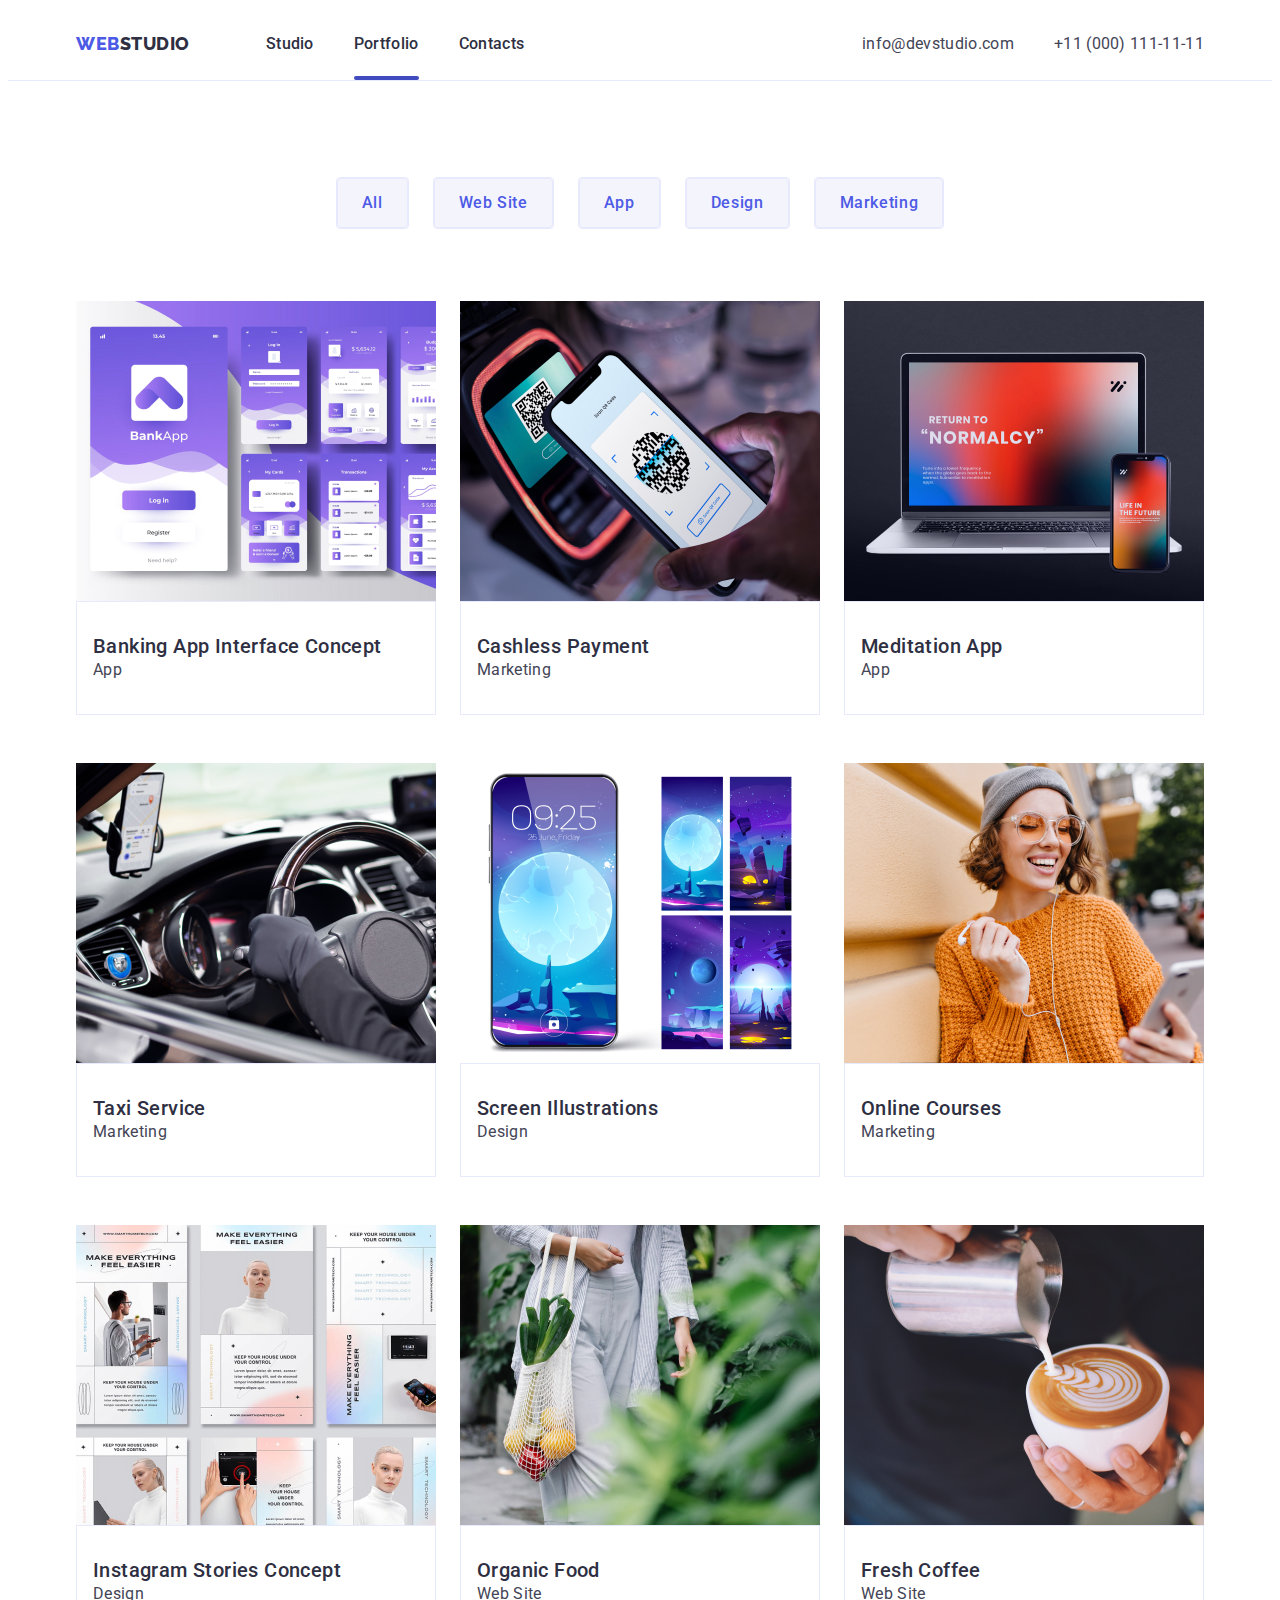
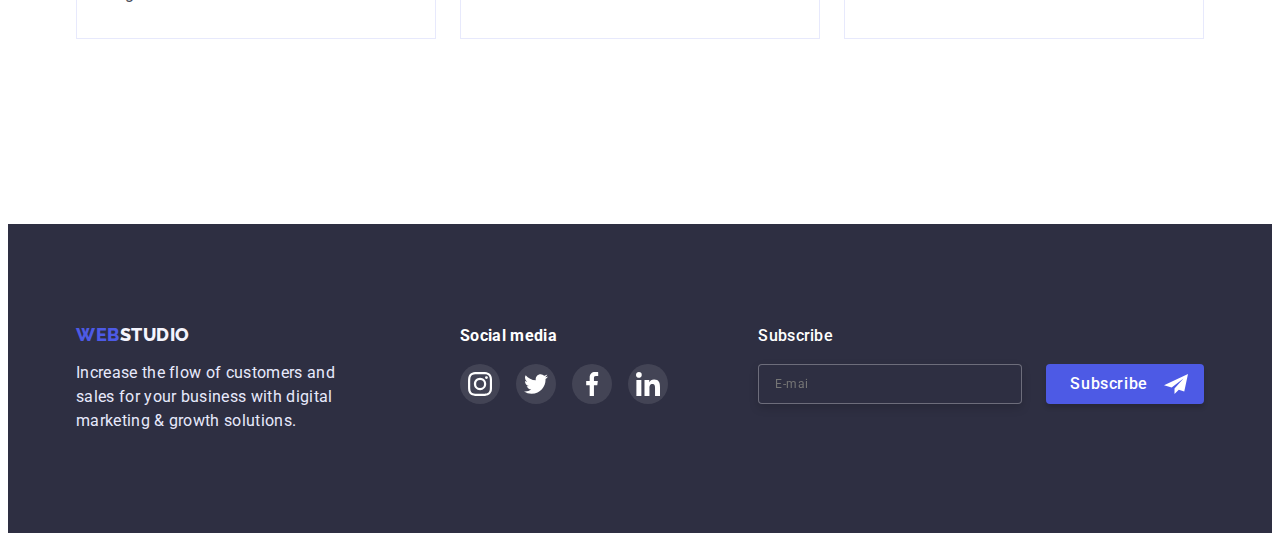
==== commit aec22847: "5" ====
--- a/portfolio.html
+++ b/portfolio.html
@@ -26,7 +26,7 @@
           <span class="studio-header">Studio</span>
         </a>
         <ul class="site-nav list">
-          <li class="site-nav-contacts ">
+          <li class="site-nav-contacts">
             <a class="pages-studio link" href="./index.html">Studio</a>
           </li>
           <li class="site-nav-contacts active">
@@ -37,7 +37,6 @@
           </li>
         </ul>
       </nav>
-
 
       <address class="contacts list">
         <ul class="adress-nav list">
@@ -78,8 +77,11 @@
             <a class="our-sites link" href="#">
               <div class="box">
                 <img src="./images/row1/bankingapp.jpg" alt="Banking App" width="360" height="300" />
-                <p class="overlay-text">14 Stylish and User-Friendly App Design Concepts · Task Manager App · Calorie
-                  Tracker App · Exotic Fruit Ecommerce App · Cloud Storage App</p>
+                <p class="overlay-text">
+                  14 Stylish and User-Friendly App Design Concepts · Task
+                  Manager App · Calorie Tracker App · Exotic Fruit Ecommerce
+                  App · Cloud Storage App
+                </p>
               </div>
               <div class="kart">
                 <h2 class="app">Banking App Interface Concept</h2>
@@ -91,8 +93,11 @@
             <a class="our-sites link" href="#">
               <div class="box">
                 <img src="./images/row1/cashlesspayment.jpg" alt="Cashless Payment" width="360" height="300" />
-                <p class="overlay-text">14 Stylish and User-Friendly App Design Concepts · Task Manager App · Calorie
-                  Tracker App · Exotic Fruit Ecommerce App · Cloud Storage App</p>
+                <p class="overlay-text">
+                  14 Stylish and User-Friendly App Design Concepts · Task
+                  Manager App · Calorie Tracker App · Exotic Fruit Ecommerce
+                  App · Cloud Storage App
+                </p>
               </div>
               <div class="kart">
                 <h2 class="app">Cashless Payment</h2>
@@ -105,9 +110,11 @@
               <div class="box">
                 <img src="./images/row1/meditaionapp.jpg" alt="Meditation App" width="360" height="300" />
 
-                <p class="overlay-text">14 Stylish and User-Friendly App Design Concepts · Task Manager App · Calorie
-                  Tracker App · Exotic Fruit Ecommerce App · Cloud Storage App</p>
-
+                <p class="overlay-text">
+                  14 Stylish and User-Friendly App Design Concepts · Task
+                  Manager App · Calorie Tracker App · Exotic Fruit Ecommerce
+                  App · Cloud Storage App
+                </p>
               </div>
               <div class="kart">
                 <h2 class="app">Meditation App</h2>
@@ -120,9 +127,11 @@
               <div class="box">
                 <img src="./images/rov2/taxiservice.jpg" alt="Taxi Service" width="360" height="300" />
 
-                <p class="overlay-text">14 Stylish and User-Friendly App Design Concepts · Task Manager App · Calorie
-                  Tracker App · Exotic Fruit Ecommerce App · Cloud Storage App</p>
-
+                <p class="overlay-text">
+                  14 Stylish and User-Friendly App Design Concepts · Task
+                  Manager App · Calorie Tracker App · Exotic Fruit Ecommerce
+                  App · Cloud Storage App
+                </p>
               </div>
               <div class="kart">
                 <h2 class="app">Taxi Service</h2>
@@ -132,13 +141,14 @@
           </li>
           <li class="sites-list link">
             <a class="our-sites link" href="./">
-
               <div class="box">
                 <img src="./images/rov2/screenillustrations.jpg" alt="Screen Illustrations" width="360" height="300" />
 
-                <p class="overlay-text">14 Stylish and User-Friendly App Design Concepts · Task Manager App · Calorie
-                  Tracker App · Exotic Fruit Ecommerce App · Cloud Storage App</p>
-
+                <p class="overlay-text">
+                  14 Stylish and User-Friendly App Design Concepts · Task
+                  Manager App · Calorie Tracker App · Exotic Fruit Ecommerce
+                  App · Cloud Storage App
+                </p>
               </div>
               <div class="kart">
                 <h2 class="app">Screen Illustrations</h2>
@@ -151,9 +161,11 @@
               <div class="box">
                 <img src="./images/rov2/onlinecourses.jpg" alt="Online Courses" width="360" height="300" />
 
-                <p class="overlay-text">14 Stylish and User-Friendly App Design Concepts · Task Manager App · Calorie
-                  Tracker App · Exotic Fruit Ecommerce App · Cloud Storage App</p>
-
+                <p class="overlay-text">
+                  14 Stylish and User-Friendly App Design Concepts · Task
+                  Manager App · Calorie Tracker App · Exotic Fruit Ecommerce
+                  App · Cloud Storage App
+                </p>
               </div>
               <div class="kart">
                 <h2 class="app">Online Courses</h2>
@@ -167,9 +179,11 @@
                 <img src="./images/row3/instagramstories.jpg" alt="Instagram Stories Concept" width="360"
                   height="300" />
 
-                <p class="overlay-text">14 Stylish and User-Friendly App Design Concepts · Task Manager App · Calorie
-                  Tracker App · Exotic Fruit Ecommerce App · Cloud Storage App</p>
-
+                <p class="overlay-text">
+                  14 Stylish and User-Friendly App Design Concepts · Task
+                  Manager App · Calorie Tracker App · Exotic Fruit Ecommerce
+                  App · Cloud Storage App
+                </p>
               </div>
               <div class="kart">
                 <h2 class="app">Instagram Stories Concept</h2>
@@ -182,9 +196,11 @@
               <div class="box">
                 <img src="./images/row3/organicfood.jpg" alt="Organic Food" width="360" height="300" />
 
-                <p class="overlay-text">14 Stylish and User-Friendly App Design Concepts · Task Manager App · Calorie
-                  Tracker App · Exotic Fruit Ecommerce App · Cloud Storage App</p>
-
+                <p class="overlay-text">
+                  14 Stylish and User-Friendly App Design Concepts · Task
+                  Manager App · Calorie Tracker App · Exotic Fruit Ecommerce
+                  App · Cloud Storage App
+                </p>
               </div>
               <div class="kart">
                 <h2 class="app">Organic Food</h2>
@@ -196,8 +212,11 @@
             <a class="our-sites link" href="./">
               <div class="box">
                 <img src="./images/row3/freshcoffee.jpg" alt="Fresh Coffee" width="360" height="300" />
-                <p class="overlay-text">14 Stylish and User-Friendly App Design Concepts · Task Manager App · Calorie
-                  Tracker App · Exotic Fruit Ecommerce App · Cloud Storage App</p>
+                <p class="overlay-text">
+                  14 Stylish and User-Friendly App Design Concepts · Task
+                  Manager App · Calorie Tracker App · Exotic Fruit Ecommerce
+                  App · Cloud Storage App
+                </p>
               </div>
               <div class="kart">
                 <h2 class="app">Fresh Coffee</h2>
@@ -255,23 +274,22 @@
           </li>
         </ul>
       </div>
-      <div class="modal-mail">
-        <ul class="list">
-          <form>
-          <label>
-            <span class="modal-label-text-footer">Subscribe</span>
-             <div class="footer-mail">
-               <input class="modal-input-footer" name="user-email" type="email"  placeholder="E-mail" required/>
-               <button class="submit-footer btn" type="email">Subscribe
-               <svg class="modal-input-icon-footer" width="18" height="24">
-                <use href="./images/icons.svg#icon-Frame-3"></use>
-               </svg>
-               </button> 
-             </div>
-         </label>
+      <div class="modal-mail list">
+        <p class="modal-label-text-footer">Subscribe</p>
+        <form class="modal-flex">
+            <label>
+                <input type="text" name="user-email" 
+                placeholder="E-mail" 
+                class="modal-input-footer" 
+                required>
+            </label>
+            <button type="submit" class="submit-footer btn">Subscribe
+                <svg class="modal-input-icon-footer" width="24" height="24">
+                    <use href="./images/icons.svg#icon-Frame-3"></use>
+                </svg>
+            </button>
         </form>
-        </ul>
-      </div>
+     </div>
     </div>
   </footer>
 </body>
--- a/css/styles.css
+++ b/css/styles.css
@@ -46,7 +46,19 @@
   background-color: white;
 }
 
-
+.visually-hidden {
+  position: absolute;
+  width: 1px;
+  height: 1px;
+  margin: -1px;
+  border: 0;
+  padding: 0;
+  
+  white-space: nowrap;
+  clip-path: inset(100%);
+  clip: rect(0 0 0 0);
+  overflow: hidden;
+}
 
 /* index */
 .page {
@@ -665,7 +677,7 @@
 
 }
 .modal-mail{
-  margin-left: 80px;
+  margin-left: auto;
 }
 
 .pages-studio,
@@ -945,7 +957,8 @@
 /* fbfb */
 .modal-field {
   margin-bottom: 10px;
-  padding-top: 8px;
+  margin-top: 8px;
+  
 }
 .modal-field-con {
   display: flex;
@@ -982,7 +995,7 @@
 border-radius: 4px;
 width: 264px;
 height: 40px;
-margin-top: 16px;
+/* margin-top: 16px; */
 background: #2E2F42;
 color: rgba(255, 255, 255, 0.6);
 padding: 8px 212px 8px 16px;
@@ -1011,6 +1024,8 @@
 
 }
 .modal-input-icon-footer {
+width: 24px;
+height: 24px;
 
 }
 
@@ -1033,13 +1048,13 @@
   color: #4D5AE5;
 }
 
-.modal-input:not(:focus):not(:placeholder-shown):valid {
+/* .modal-input:not(:focus):not(:placeholder-shown):valid {
   background-color: hwb(120 0% 50% / 0.315);
 }
 
 .modal-input:not(:focus):not(:placeholder-shown):invalid {
   background-color: hwb(14 0% 50% / 0.315);
-}
+} */
 
 .error {
   display: none;
@@ -1067,20 +1082,7 @@
   outline: transparent;
 }
 .checkbox{
-  width: 338px;
-height: 16px;
-font-family: 'Roboto';
-font-style: normal;
-font-weight: 400;
-font-size: 12px;
-line-height: 16px;
-letter-spacing: 0.04em;
-color: #757575;
-flex: none;
-order: 1;
-flex-grow: 0;
-
-padding-left: 8px;
+
 }
 .footer-mail {
   display: flex;
@@ -1106,19 +1108,27 @@
   
   }
 .submit-footer { 
-  display: flex;
-flex-direction: row;
-justify-content: center;
+margin-left: 24px;
+font-style: normal;
+font-weight: 500;
+font-size: 16px;
+line-height: 1.5;
+letter-spacing: 0.04em;
+color: #ffffff;
+cursor: pointer;
+display: flex;
 align-items: center;
-padding: 8px 24px;
+text-align: center;
+/* width: 165px;
+height: 40px; */
+padding: 8px 16px 8px 24px;
+padding-left: 24px;
 gap: 16px;
-width: 165px;
-height: 40px;
-background: #4D5AE5;
+background-color: #4D5AE5;
+box-shadow: 0px 4px 4px rgb(0 0 0 / 15%);
 border-radius: 4px;
-margin-top: 15px;
-margin-left:24px;
-padding: 8px 16px 8px 24px;
+border: none;
+transition: background-color 250ms cubic-bezier(0.4, 0, 0.2, 1);
 }
 .kontrakt{
   font-family: 'Roboto';
@@ -1161,5 +1171,50 @@
 line-height: 24px;
 letter-spacing: 0.02em;
 color: #FFFFFF;
-padding-bottom: 16px;
+margin-bottom: 16px;
+}
+.check-text{
+display: flex;
+height: 16px;
+font-family: 'Roboto';
+font-style: normal;
+font-weight: 400;
+font-size: 12px;
+line-height: 16px;
+letter-spacing: 0.04em;
+color: #757575;
+flex: none;
+order: 1;
+flex-grow: 0;
+gap: 8px;
+}
+.check-text::before {
+content:'' ;
+width: 16px;
+height: 16px;
+border: 1.25px solid #2E2F42;
+border-radius: 2px;
+display: block;
+}
+.modal-check{
+  transition: background-color 9000ms cubic-bezier(0.4, 0, 0.2, 1), fill 250ms cubic-bezier(0.4, 0, 0.2, 1);
+}
+.modal-flex{
+  display: flex;
+
+}
+.modal-check:checked + .check-text::before {
+background-color: #404BBF;
+border: none;
+background-image: url(../images/Vector1.svg);
+background-repeat: no-repeat;
+background-position: center;
+}
+.modal-check:focus + .check-text::before {
+  border-color: #404BBF;
+ 
+
+  }
+.checkbox{
+  color: #4D5AE5;
 }